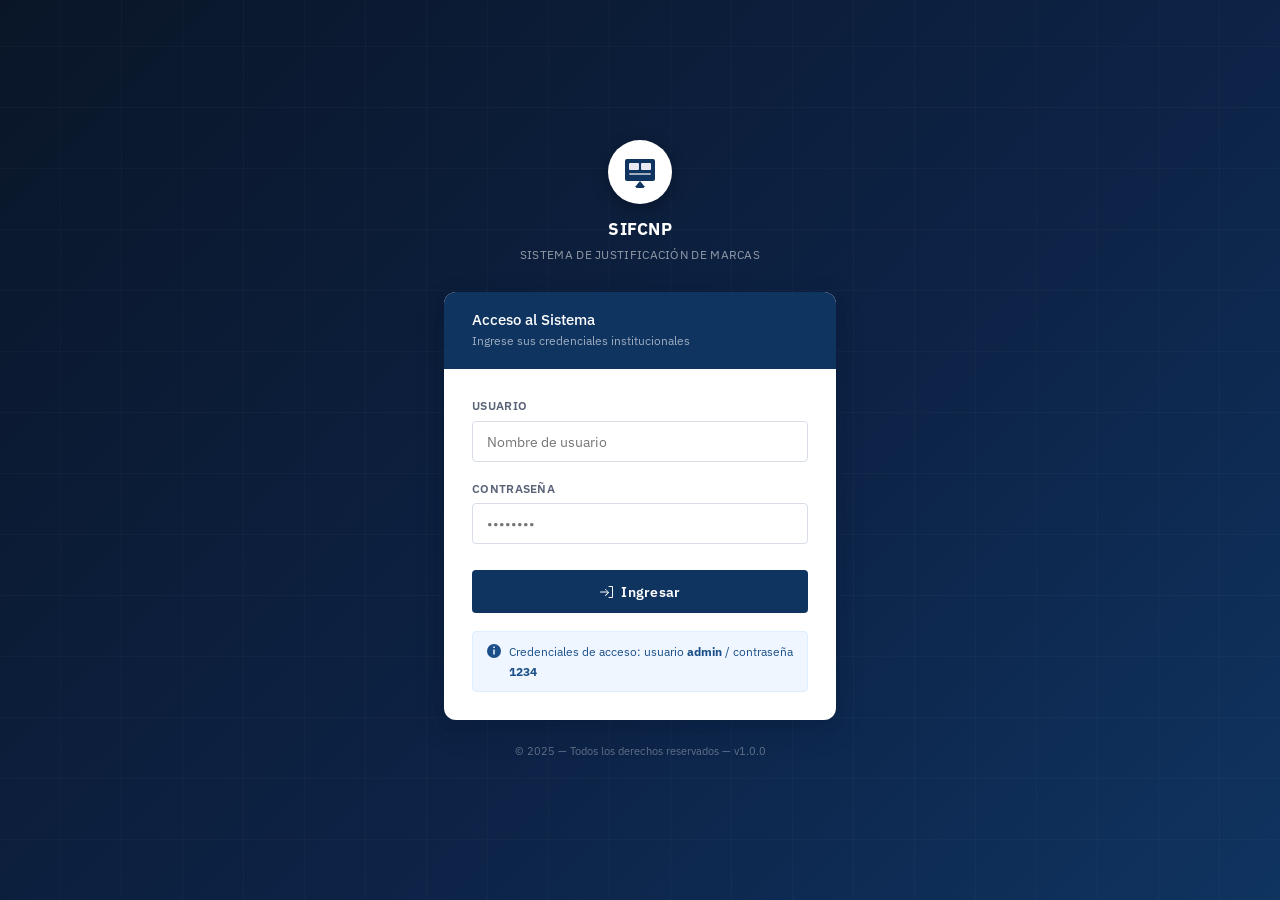
==== index.html @ ec2ac424 "Initial commit" ====
<!DOCTYPE html>
<html lang="es">
<head>
  <meta charset="UTF-8" />
  <meta name="viewport" content="width=device-width, initial-scale=1.0" />
  <title>SIFCNP — Iniciar Sesión</title>
  <link rel="stylesheet" href="style.css" />
  <style>
    /* ── Login-specific styles ────────────────────────── */
    body {
      min-height: 100vh;
      display: flex;
      align-items: center;
      justify-content: center;
      background: var(--blue-900);
      background-image:
        linear-gradient(135deg, var(--blue-900) 0%, var(--blue-800) 60%, var(--blue-700) 100%);
      position: relative;
      overflow: hidden;
    }

    /* Geometric background pattern */
    body::before {
      content: '';
      position: absolute;
      inset: 0;
      background-image:
        repeating-linear-gradient(
          0deg,
          transparent,
          transparent 60px,
          rgba(255,255,255,.025) 60px,
          rgba(255,255,255,.025) 61px
        ),
        repeating-linear-gradient(
          90deg,
          transparent,
          transparent 60px,
          rgba(255,255,255,.025) 60px,
          rgba(255,255,255,.025) 61px
        );
      pointer-events: none;
    }

    .login-wrapper {
      position: relative;
      z-index: 1;
      width: 100%;
      max-width: 440px;
      padding: 24px;
      animation: fadeUp .5s ease both;
    }

    @keyframes fadeUp {
      from { opacity: 0; transform: translateY(20px); }
      to   { opacity: 1; transform: translateY(0); }
    }

    /* Institutional header above card */
    .login-header {
      text-align: center;
      margin-bottom: 28px;
    }

    .login-header .coat-of-arms {
      width: 64px;
      height: 64px;
      margin: 0 auto 14px;
      background: var(--white);
      border-radius: 50%;
      display: flex;
      align-items: center;
      justify-content: center;
      box-shadow: 0 4px 16px rgba(0,0,0,.3);
    }

    .login-header .coat-of-arms svg {
      width: 38px; height: 38px;
    }

    .login-header h1 {
      color: var(--white);
      font-size: 1.15rem;
      font-weight: 700;
      letter-spacing: .5px;
    }

    .login-header p {
      color: rgba(255,255,255,.55);
      font-size: .8rem;
      margin-top: 4px;
      letter-spacing: .3px;
      text-transform: uppercase;
    }

    /* Card */
    .login-card {
      background: var(--white);
      border-radius: var(--radius-lg);
      box-shadow: var(--shadow-lg);
      overflow: hidden;
    }

    .login-card-top {
      background: var(--blue-700);
      padding: 18px 28px;
    }

    .login-card-top h2 {
      color: var(--white);
      font-size: 1rem;
      font-weight: 500;
    }

    .login-card-top p {
      color: rgba(255,255,255,.6);
      font-size: .82rem;
      margin-top: 2px;
    }

    .login-card-body {
      padding: 28px;
    }

    .login-card-body .form-group {
      margin-bottom: 18px;
    }

    .login-card-body label {
      font-size: .78rem;
      color: var(--grey-600);
    }

    .login-card-body input {
      font-size: .95rem;
      padding: 10px 14px;
    }

    .login-btn {
      width: 100%;
      justify-content: center;
      padding: 12px;
      font-size: .95rem;
      font-weight: 600;
      letter-spacing: .3px;
      background: var(--blue-700);
      margin-top: 8px;
    }
    .login-btn:hover { background: var(--blue-800); }

    .login-hint {
      margin-top: 18px;
      padding: 10px 14px;
      background: var(--blue-50);
      border: 1px solid var(--blue-100);
      border-radius: var(--radius-sm);
      font-size: .8rem;
      color: var(--blue-600);
      display: flex;
      align-items: flex-start;
      gap: 8px;
    }

    /* Footer */
    .login-footer {
      text-align: center;
      margin-top: 22px;
      color: rgba(255,255,255,.35);
      font-size: .75rem;
    }

    #loginError {
      display: none;
    }
  </style>
</head>
<body>

  <div class="login-wrapper">

    <!-- Institutional Header -->
    <div class="login-header">
      <div class="coat-of-arms">
        <svg viewBox="0 0 38 38" fill="none" xmlns="http://www.w3.org/2000/svg">
          <rect x="4" y="6" width="30" height="22" rx="2" fill="var(--blue-700)"/>
          <rect x="8" y="10" width="10" height="7" rx="1" fill="var(--white)" opacity=".9"/>
          <rect x="20" y="10" width="10" height="7" rx="1" fill="var(--white)" opacity=".9"/>
          <rect x="8" y="20" width="22" height="2" rx="1" fill="var(--white)" opacity=".6"/>
          <path d="M19 28 L14 34 L24 34 Z" fill="var(--blue-700)"/>
          <rect x="15" y="33" width="8" height="2" rx="1" fill="var(--blue-700)"/>
        </svg>
      </div>
      <h1>SIFCNP</h1>
      <p>Sistema de Justificación de Marcas</p>
    </div>

    <!-- Login Card -->
    <div class="login-card">
      <div class="login-card-top">
        <h2>Acceso al Sistema</h2>
        <p>Ingrese sus credenciales institucionales</p>
      </div>
      <div class="login-card-body">

        <!-- Error alert -->
        <div id="loginError" class="alert alert-error">
          <svg width="16" height="16" viewBox="0 0 16 16" fill="currentColor"><path d="M8 1a7 7 0 1 0 0 14A7 7 0 0 0 8 1zm0 11a1 1 0 1 1 0-2 1 1 0 0 1 0 2zm.75-4.25a.75.75 0 0 1-1.5 0v-3a.75.75 0 0 1 1.5 0v3z"/></svg>
          Credenciales incorrectas. Verifique e intente nuevamente.
        </div>

        <div class="form-group">
          <label for="username">Usuario</label>
          <input type="text" id="username" placeholder="Nombre de usuario" autocomplete="username" />
        </div>

        <div class="form-group">
          <label for="password">Contraseña</label>
          <input type="password" id="password" placeholder="••••••••" autocomplete="current-password" />
        </div>

        <button class="btn btn-primary login-btn" onclick="handleLogin()">
          <svg width="16" height="16" viewBox="0 0 16 16" fill="currentColor"><path d="M10 2h3a1 1 0 0 1 1 1v10a1 1 0 0 1-1 1h-3a.5.5 0 0 1 0-1h3V3h-3a.5.5 0 0 1 0-1zM6.146 5.146a.5.5 0 0 1 .708 0l3 3a.5.5 0 0 1 0 .708l-3 3a.5.5 0 0 1-.708-.708L8.793 8.5H1.5a.5.5 0 0 1 0-1h7.293L6.146 5.854a.5.5 0 0 1 0-.708z"/></svg>
          Ingresar
        </button>

        <div class="login-hint">
          <svg width="14" height="14" viewBox="0 0 14 14" fill="currentColor" style="flex-shrink:0;margin-top:2px"><path d="M7 0a7 7 0 1 0 0 14A7 7 0 0 0 7 0zm.75 10.5h-1.5v-5h1.5v5zm0-6.5h-1.5V2.5h1.5V4z"/></svg>
          <span>Credenciales de acceso: usuario <strong>admin</strong> / contraseña <strong>1234</strong></span>
        </div>

      </div>
    </div>

    <div class="login-footer">
      &copy; 2025 &mdash; Todos los derechos reservados &mdash; v1.0.0
    </div>

  </div>

  <script>
    /* ── Credenciales quemadas ── */
    const CREDENTIALS = { username: 'admin', password: '1234' };

    function handleLogin() {
      const username = document.getElementById('username').value.trim();
      const password = document.getElementById('password').value;
      const errorDiv = document.getElementById('loginError');

      if (username === CREDENTIALS.username && password === CREDENTIALS.password) {
        sessionStorage.setItem('sjm_auth', 'true');
        sessionStorage.setItem('sjm_user', username);
        window.location.href = 'dashboard.html';
      } else {
        errorDiv.style.display = 'flex';
        const loginCard = document.querySelector('.login-card');
        if (loginCard) {
          loginCard.style.animation = 'none';
          void loginCard.offsetWidth; // reflow para reiniciar animación
          loginCard.style.animation = 'shake .35s ease';
        }
      }
    }

    document.addEventListener('keydown', function(e) {
      if (e.key === 'Enter') handleLogin();
    });

    /* Animación shake */
    const style = document.createElement('style');
    style.textContent = `@keyframes shake {
      0%,100% { transform: translateX(0); }
      20%,60%  { transform: translateX(-8px); }
      40%,80%  { transform: translateX(8px); }
    }`;
    document.head.appendChild(style);
  </script>
</body>
</html>
---- style.css ----
/* ============================================================
   SISTEMA DE JUSTIFICACIÓN DE MARCAS — Estilos Globales
   Tema: Institucional / Formal
   ============================================================ */

@import url('https://fonts.googleapis.com/css2?family=IBM+Plex+Sans:wght@300;400;500;600;700&family=IBM+Plex+Mono:wght@400;500&display=swap');

/* ── Variables ───────────────────────────────────────────── */
:root {
  --blue-900: #0a1628;
  --blue-800: #0d2347;
  --blue-700: #0f3460;
  --blue-600: #1a4f8a;
  --blue-500: #2264b0;
  --blue-400: #3a80cc;
  --blue-300: #5fa3e0;
  --blue-100: #ddeeff;
  --blue-50:  #f0f6ff;

  --grey-900: #1a1d23;
  --grey-800: #2c3240;
  --grey-700: #3f4556;
  --grey-600: #5a6378;
  --grey-400: #8a95a8;
  --grey-300: #b5bece;
  --grey-200: #d8dde6;
  --grey-100: #eceff4;
  --grey-50:  #f7f9fc;

  --white:    #ffffff;
  --accent:   #e8a020;
  --success:  #1e7e4a;
  --success-bg: #e8f5ee;
  --danger:   #c0392b;
  --danger-bg: #fdf0ee;
  --warning:  #b8860b;
  --warning-bg: #fef9e7;
  --info:     #1a6fa0;
  --info-bg:  #e8f4fd;

  --font-main: 'IBM Plex Sans', sans-serif;
  --font-mono: 'IBM Plex Mono', monospace;

  --shadow-sm:  0 1px 3px rgba(10,22,40,.10), 0 1px 2px rgba(10,22,40,.06);
  --shadow-md:  0 4px 12px rgba(10,22,40,.12), 0 2px 6px rgba(10,22,40,.08);
  --shadow-lg:  0 10px 30px rgba(10,22,40,.15), 0 4px 12px rgba(10,22,40,.10);
  --radius-sm: 4px;
  --radius-md: 8px;
  --radius-lg: 12px;
  --transition: 180ms ease;
}

/* ── Reset / Base ────────────────────────────────────────── */
*, *::before, *::after { box-sizing: border-box; margin: 0; padding: 0; }

html { font-size: 15px; scroll-behavior: smooth; }

body {
  font-family: var(--font-main);
  background: var(--grey-50);
  color: var(--grey-900);
  line-height: 1.6;
  -webkit-font-smoothing: antialiased;
}

/* ── Typography ──────────────────────────────────────────── */
h1, h2, h3, h4 { font-weight: 600; line-height: 1.3; color: var(--blue-800); }
h1 { font-size: 1.75rem; }
h2 { font-size: 1.35rem; }
h3 { font-size: 1.1rem; }
h4 { font-size: .95rem; }

p { color: var(--grey-700); }

a { color: var(--blue-500); text-decoration: none; }
a:hover { color: var(--blue-400); text-decoration: underline; }

/* ── Buttons ─────────────────────────────────────────────── */
.btn {
  display: inline-flex;
  align-items: center;
  gap: 6px;
  padding: 8px 20px;
  font-family: var(--font-main);
  font-size: .875rem;
  font-weight: 500;
  border: none;
  border-radius: var(--radius-sm);
  cursor: pointer;
  transition: background var(--transition), box-shadow var(--transition), transform var(--transition);
  white-space: nowrap;
}
.btn:active { transform: translateY(1px); }

.btn-primary {
  background: var(--blue-600);
  color: var(--white);
}
.btn-primary:hover { background: var(--blue-700); box-shadow: var(--shadow-sm); }

.btn-success {
  background: var(--success);
  color: var(--white);
}
.btn-success:hover { background: #166038; box-shadow: var(--shadow-sm); }

.btn-danger {
  background: var(--danger);
  color: var(--white);
}
.btn-danger:hover { background: #a93226; box-shadow: var(--shadow-sm); }

.btn-secondary {
  background: var(--grey-100);
  color: var(--grey-800);
  border: 1px solid var(--grey-200);
}
.btn-secondary:hover { background: var(--grey-200); }

.btn-outline {
  background: transparent;
  color: var(--blue-600);
  border: 1.5px solid var(--blue-400);
}
.btn-outline:hover { background: var(--blue-50); }

.btn-sm { padding: 5px 12px; font-size: .8rem; }

/* ── Form Elements ───────────────────────────────────────── */
.form-group {
  display: flex;
  flex-direction: column;
  gap: 5px;
  margin-bottom: 16px;
}

label {
  font-size: .82rem;
  font-weight: 600;
  color: var(--grey-700);
  letter-spacing: .3px;
  text-transform: uppercase;
}

input[type="text"],
input[type="password"],
input[type="date"],
select,
textarea {
  width: 100%;
  padding: 9px 12px;
  font-family: var(--font-main);
  font-size: .9rem;
  color: var(--grey-900);
  background: var(--white);
  border: 1.5px solid var(--grey-200);
  border-radius: var(--radius-sm);
  outline: none;
  transition: border-color var(--transition), box-shadow var(--transition);
}

input:focus, select:focus, textarea:focus {
  border-color: var(--blue-400);
  box-shadow: 0 0 0 3px rgba(34,100,176,.12);
}

textarea { resize: vertical; min-height: 80px; }

select { appearance: none; background-image: url("data:image/svg+xml,%3Csvg xmlns='http://www.w3.org/2000/svg' width='12' height='8' viewBox='0 0 12 8'%3E%3Cpath d='M1 1l5 5 5-5' stroke='%235a6378' stroke-width='1.5' fill='none' stroke-linecap='round'/%3E%3C/svg%3E"); background-repeat: no-repeat; background-position: right 12px center; padding-right: 36px; }

/* ── Tables ──────────────────────────────────────────────── */
.table-wrapper {
  overflow-x: auto;
  border-radius: var(--radius-md);
  border: 1px solid var(--grey-200);
  background: var(--white);
}

table {
  width: 100%;
  border-collapse: collapse;
  font-size: .875rem;
}

thead {
  background: var(--blue-800);
  color: var(--white);
}

thead th {
  padding: 11px 14px;
  text-align: left;
  font-weight: 600;
  font-size: .78rem;
  letter-spacing: .5px;
  text-transform: uppercase;
  white-space: nowrap;
}

tbody tr {
  border-bottom: 1px solid var(--grey-100);
  transition: background var(--transition);
}
tbody tr:last-child { border-bottom: none; }
tbody tr:hover { background: var(--blue-50); }

tbody td {
  padding: 10px 14px;
  color: var(--grey-800);
  vertical-align: middle;
}

/* ── Badges / Status ─────────────────────────────────────── */
.badge {
  display: inline-block;
  padding: 3px 9px;
  border-radius: 20px;
  font-size: .75rem;
  font-weight: 600;
  letter-spacing: .3px;
}
.badge-pending  { background: var(--warning-bg); color: var(--warning); }
.badge-approved { background: var(--success-bg); color: var(--success); }
.badge-rejected { background: var(--danger-bg);  color: var(--danger); }
.badge-review   { background: var(--info-bg);    color: var(--info); }

/* ── Cards ───────────────────────────────────────────────── */
.card {
  background: var(--white);
  border: 1px solid var(--grey-200);
  border-radius: var(--radius-md);
  box-shadow: var(--shadow-sm);
}
.card-header {
  padding: 14px 20px;
  border-bottom: 1px solid var(--grey-100);
  display: flex;
  align-items: center;
  justify-content: space-between;
}
.card-body { padding: 20px; }

/* ── Filter Bar ──────────────────────────────────────────── */
.filter-bar {
  display: flex;
  flex-wrap: wrap;
  gap: 12px;
  align-items: flex-end;
  padding: 16px 20px;
  background: var(--grey-50);
  border: 1px solid var(--grey-200);
  border-radius: var(--radius-md);
  margin-bottom: 18px;
}
.filter-bar .form-group { margin-bottom: 0; flex: 1; min-width: 160px; }
.filter-bar .btn { align-self: flex-end; }

/* ── Alert / Notice ──────────────────────────────────────── */
.alert {
  padding: 10px 16px;
  border-radius: var(--radius-sm);
  font-size: .875rem;
  margin-bottom: 16px;
  display: flex;
  align-items: center;
  gap: 8px;
}
.alert-error { background: var(--danger-bg); color: var(--danger); border-left: 3px solid var(--danger); }
.alert-success { background: var(--success-bg); color: var(--success); border-left: 3px solid var(--success); }

/* ── Utilities ───────────────────────────────────────────── */
.flex { display: flex; }
.items-center { align-items: center; }
.justify-between { justify-content: space-between; }
.gap-8 { gap: 8px; }
.gap-12 { gap: 12px; }
.mt-16 { margin-top: 16px; }
.mt-20 { margin-top: 20px; }
.mb-16 { margin-bottom: 16px; }
.text-sm { font-size: .85rem; }
.text-muted { color: var(--grey-400); }
.text-mono { font-family: var(--font-mono); }
.hidden { display: none !important; }

/* ── Responsive ──────────────────────────────────────────── */
@media (max-width: 768px) {
  .filter-bar { flex-direction: column; }
  .filter-bar .form-group { min-width: 100%; }
}
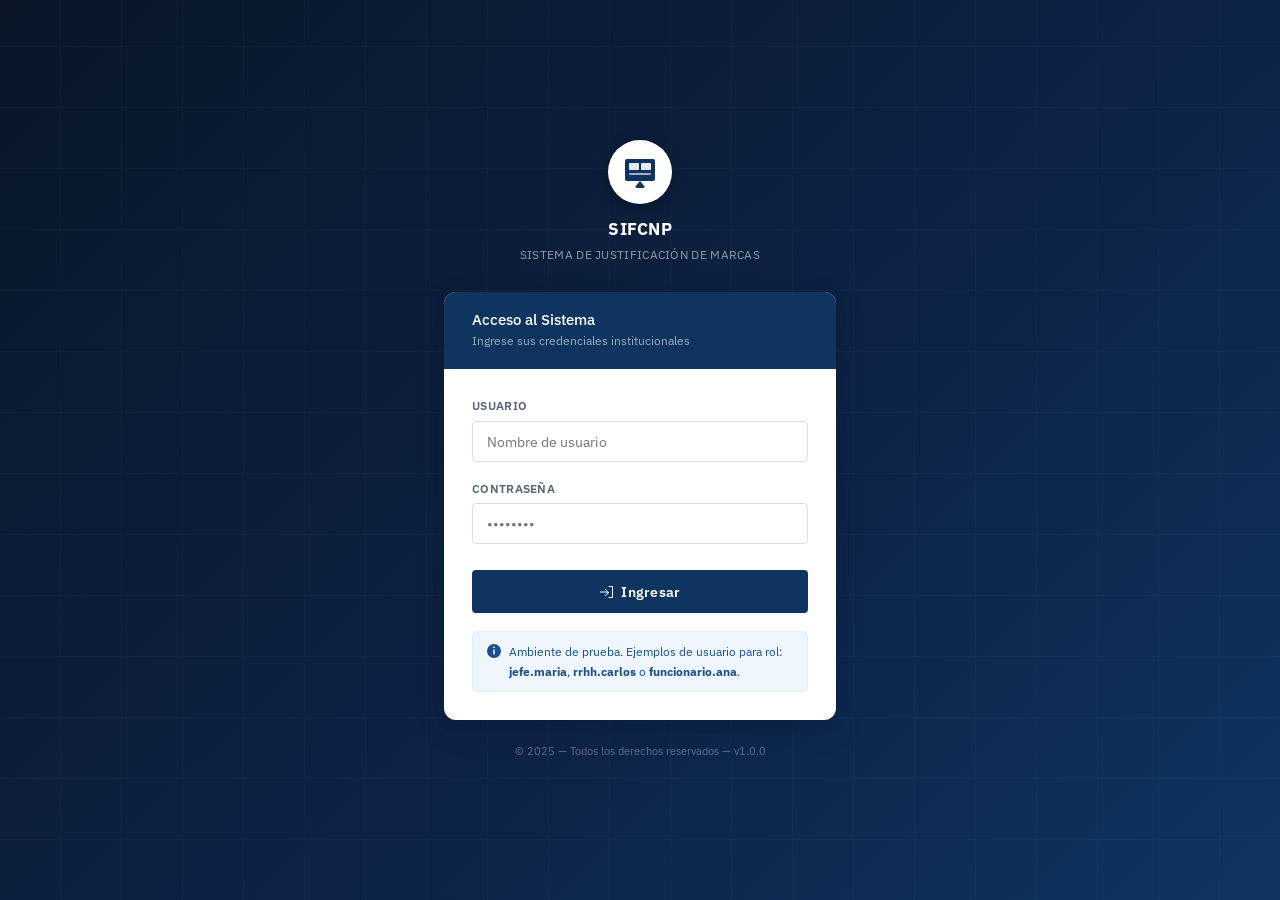
==== commit 331a7444: "Implement Backend API MVP for Justification Management and Frontend Integration - Added Backend API " ====
--- a/index.html
+++ b/index.html
@@ -225,7 +225,7 @@
 
         <div class="login-hint">
           <svg width="14" height="14" viewBox="0 0 14 14" fill="currentColor" style="flex-shrink:0;margin-top:2px"><path d="M7 0a7 7 0 1 0 0 14A7 7 0 0 0 7 0zm.75 10.5h-1.5v-5h1.5v5zm0-6.5h-1.5V2.5h1.5V4z"/></svg>
-          <span>Credenciales de acceso: usuario <strong>admin</strong> / contraseña <strong>1234</strong></span>
+          <span>Ambiente de prueba. Ejemplos de usuario para rol: <strong>jefe.maria</strong>, <strong>rrhh.carlos</strong> o <strong>funcionario.ana</strong>.</span>
         </div>
 
       </div>
@@ -237,42 +237,6 @@
 
   </div>
 
-  <script>
-    /* ── Credenciales quemadas ── */
-    const CREDENTIALS = { username: 'admin', password: '1234' };
-
-    function handleLogin() {
-      const username = document.getElementById('username').value.trim();
-      const password = document.getElementById('password').value;
-      const errorDiv = document.getElementById('loginError');
-
-      if (username === CREDENTIALS.username && password === CREDENTIALS.password) {
-        sessionStorage.setItem('sjm_auth', 'true');
-        sessionStorage.setItem('sjm_user', username);
-        window.location.href = 'dashboard.html';
-      } else {
-        errorDiv.style.display = 'flex';
-        const loginCard = document.querySelector('.login-card');
-        if (loginCard) {
-          loginCard.style.animation = 'none';
-          void loginCard.offsetWidth; // reflow para reiniciar animación
-          loginCard.style.animation = 'shake .35s ease';
-        }
-      }
-    }
-
-    document.addEventListener('keydown', function(e) {
-      if (e.key === 'Enter') handleLogin();
-    });
-
-    /* Animación shake */
-    const style = document.createElement('style');
-    style.textContent = `@keyframes shake {
-      0%,100% { transform: translateX(0); }
-      20%,60%  { transform: translateX(-8px); }
-      40%,80%  { transform: translateX(8px); }
-    }`;
-    document.head.appendChild(style);
-  </script>
+  <script src="app.js"></script>
 </body>
 </html>
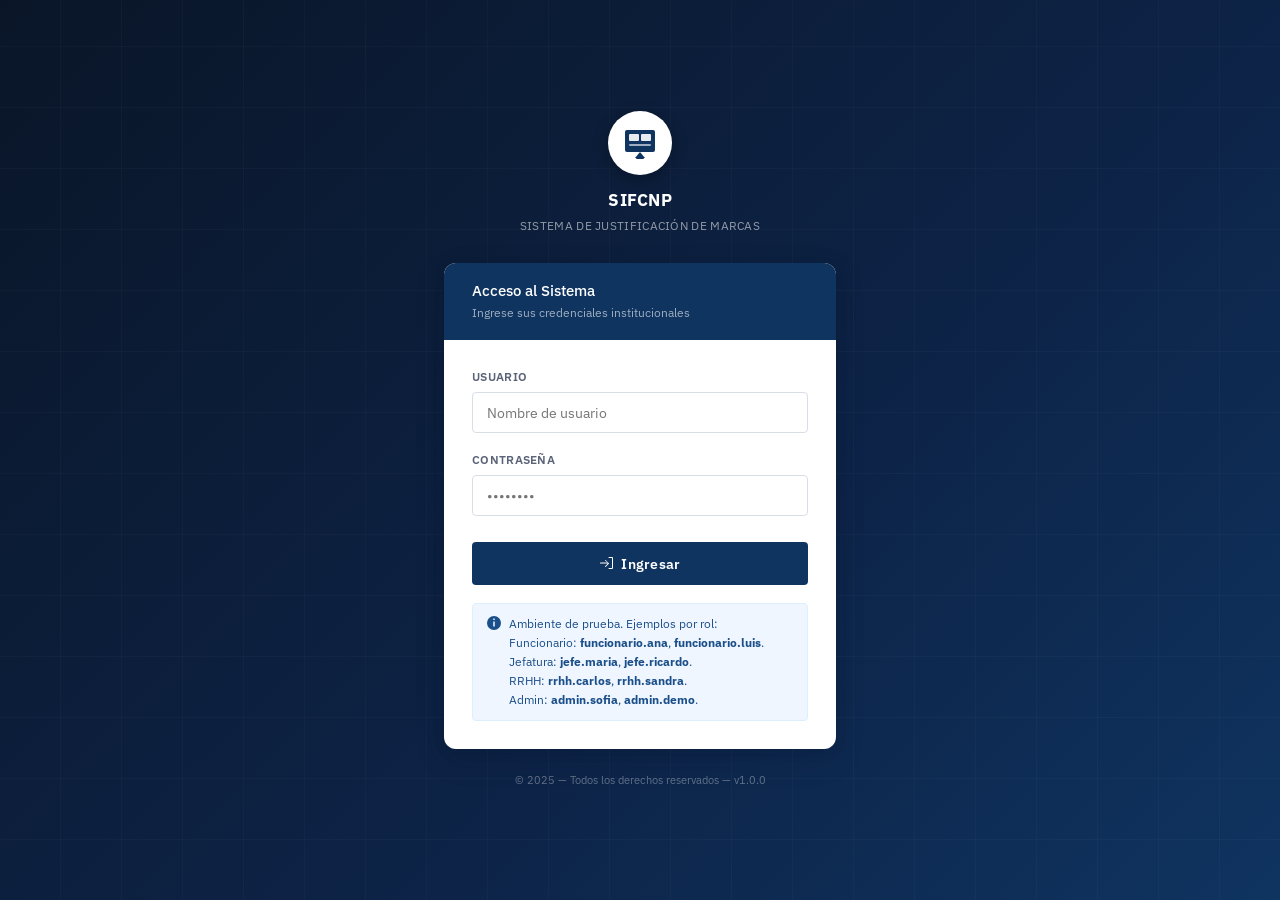
==== commit ea8b2c61: "feat: Update user examples in login hint and enhance admin monitoring API - Revised user examples in" ====
--- a/index.html
+++ b/index.html
@@ -225,7 +225,13 @@
 
         <div class="login-hint">
           <svg width="14" height="14" viewBox="0 0 14 14" fill="currentColor" style="flex-shrink:0;margin-top:2px"><path d="M7 0a7 7 0 1 0 0 14A7 7 0 0 0 7 0zm.75 10.5h-1.5v-5h1.5v5zm0-6.5h-1.5V2.5h1.5V4z"/></svg>
-          <span>Ambiente de prueba. Ejemplos de usuario para rol: <strong>jefe.maria</strong>, <strong>rrhh.carlos</strong> o <strong>funcionario.ana</strong>.</span>
+          <span>
+            Ambiente de prueba. Ejemplos por rol:<br>
+            Funcionario: <strong>funcionario.ana</strong>, <strong>funcionario.luis</strong>.<br>
+            Jefatura: <strong>jefe.maria</strong>, <strong>jefe.ricardo</strong>.<br>
+            RRHH: <strong>rrhh.carlos</strong>, <strong>rrhh.sandra</strong>.<br>
+            Admin: <strong>admin.sofia</strong>, <strong>admin.demo</strong>.
+          </span>
         </div>
 
       </div>
--- a/style.css
+++ b/style.css
@@ -267,6 +267,131 @@
 }
 .alert-error { background: var(--danger-bg); color: var(--danger); border-left: 3px solid var(--danger); }
 .alert-success { background: var(--success-bg); color: var(--success); border-left: 3px solid var(--success); }
+.alert-warning { background: var(--warning-bg); color: var(--warning); border-left: 3px solid var(--warning); }
+.alert-info    { background: var(--info-bg);    color: var(--info);    border-left: 3px solid var(--info);    }
+
+/* ── Toast / Notificaciones no invasivas ─────────────────── */
+#toast-container {
+  position: fixed;
+  top: 20px;
+  right: 20px;
+  z-index: 9999;
+  display: flex;
+  flex-direction: column;
+  gap: 10px;
+  pointer-events: none;
+  max-width: 380px;
+  width: calc(100vw - 40px);
+}
+
+.toast {
+  display: flex;
+  align-items: flex-start;
+  gap: 10px;
+  padding: 12px 16px;
+  border-radius: var(--radius-md);
+  box-shadow: var(--shadow-lg);
+  font-family: var(--font-main);
+  font-size: .875rem;
+  line-height: 1.45;
+  pointer-events: all;
+  opacity: 0;
+  transform: translateX(24px);
+  animation: toast-in 220ms var(--transition) forwards;
+  position: relative;
+  border-left: 4px solid transparent;
+}
+
+.toast.toast-exit {
+  animation: toast-out 200ms ease forwards;
+}
+
+.toast-success {
+  background: var(--white);
+  border-left-color: var(--success);
+  color: var(--grey-900);
+}
+.toast-success .toast-icon { color: var(--success); }
+
+.toast-error {
+  background: var(--white);
+  border-left-color: var(--danger);
+  color: var(--grey-900);
+}
+.toast-error .toast-icon { color: var(--danger); }
+
+.toast-warning {
+  background: var(--white);
+  border-left-color: var(--warning);
+  color: var(--grey-900);
+}
+.toast-warning .toast-icon { color: var(--warning); }
+
+.toast-info {
+  background: var(--white);
+  border-left-color: var(--info);
+  color: var(--grey-900);
+}
+.toast-info .toast-icon { color: var(--info); }
+
+.toast-icon {
+  flex-shrink: 0;
+  margin-top: 1px;
+}
+
+.toast-body { flex: 1; }
+.toast-title {
+  font-weight: 600;
+  font-size: .875rem;
+  margin-bottom: 2px;
+  color: var(--grey-900);
+}
+.toast-msg {
+  font-size: .825rem;
+  color: var(--grey-700);
+}
+.toast-corr {
+  font-family: var(--font-mono);
+  font-size: .72rem;
+  color: var(--grey-400);
+  margin-top: 4px;
+}
+
+.toast-close {
+  background: none;
+  border: none;
+  cursor: pointer;
+  color: var(--grey-400);
+  padding: 0;
+  line-height: 1;
+  flex-shrink: 0;
+  margin-top: 1px;
+  transition: color var(--transition);
+}
+.toast-close:hover { color: var(--grey-700); }
+
+.toast-progress {
+  position: absolute;
+  bottom: 0;
+  left: 0;
+  height: 3px;
+  border-radius: 0 0 var(--radius-md) var(--radius-md);
+  background: currentColor;
+  opacity: .25;
+  transform-origin: left;
+  animation: toast-progress linear forwards;
+}
+
+@keyframes toast-in {
+  to { opacity: 1; transform: translateX(0); }
+}
+@keyframes toast-out {
+  to { opacity: 0; transform: translateX(24px); }
+}
+@keyframes toast-progress {
+  from { transform: scaleX(1); }
+  to   { transform: scaleX(0); }
+}
 
 /* ── Utilities ───────────────────────────────────────────── */
 .flex { display: flex; }
@@ -287,3 +412,333 @@
   .filter-bar { flex-direction: column; }
   .filter-bar .form-group { min-width: 100%; }
 }
+
+/* ── Session Warning Modal ───────────────────────────────── */
+.session-warning-modal {
+  position: fixed;
+  top: 0;
+  left: 0;
+  right: 0;
+  bottom: 0;
+  z-index: 1000;
+  display: none;
+  align-items: center;
+  justify-content: center;
+  font-family: var(--font-main);
+}
+
+.session-warning-modal.active {
+  display: flex;
+}
+
+.session-warning-overlay {
+  position: absolute;
+  top: 0;
+  left: 0;
+  right: 0;
+  bottom: 0;
+  background: rgba(0, 0, 0, 0.5);
+  animation: fadeIn 300ms ease forwards;
+}
+
+.session-warning-content {
+  position: relative;
+  z-index: 1001;
+  background: var(--white);
+  border-radius: var(--radius-lg);
+  box-shadow: var(--shadow-lg);
+  max-width: 420px;
+  width: 90%;
+  animation: slideUp 300ms ease forwards;
+}
+
+@keyframes fadeIn {
+  from { opacity: 0; }
+  to { opacity: 1; }
+}
+
+@keyframes slideUp {
+  from {
+    opacity: 0;
+    transform: translateY(20px);
+  }
+  to {
+    opacity: 1;
+    transform: translateY(0);
+  }
+}
+
+.session-warning-header {
+  padding: 24px 24px 16px;
+  border-bottom: 1px solid var(--grey-200);
+}
+
+.session-warning-header h2 {
+  font-size: 1.25rem;
+  font-weight: 600;
+  color: var(--blue-800);
+  margin: 0 0 4px;
+}
+
+.session-warning-header p {
+  font-size: 0.875rem;
+  color: var(--grey-600);
+  margin: 0;
+}
+
+.session-warning-body {
+  padding: 24px;
+}
+
+.session-warning-timer {
+  text-align: center;
+}
+
+.session-warning-timer-display {
+  display: flex;
+  align-items: baseline;
+  justify-content: center;
+  gap: 10px;
+  margin-bottom: 16px;
+}
+
+#session-warning-countdown {
+  font-size: 3rem;
+  font-weight: 700;
+  font-family: var(--font-mono);
+  color: var(--warning);
+  line-height: 1;
+}
+
+.session-warning-timer-label {
+  font-size: 0.875rem;
+  color: var(--grey-600);
+  text-transform: uppercase;
+  letter-spacing: 0.5px;
+}
+
+.session-warning-message {
+  font-size: 0.875rem;
+  color: var(--grey-700);
+  line-height: 1.5;
+  margin: 0;
+}
+
+.session-warning-buttons {
+  display: flex;
+  gap: 10px;
+  padding: 16px 24px 24px;
+  border-top: 1px solid var(--grey-200);
+}
+
+.session-warning-buttons .btn {
+  flex: 1;
+  justify-content: center;
+  padding: 10px 14px;
+  font-size: 0.875rem;
+}
+
+.session-warning-btn-stay {
+  background: var(--blue-600);
+  color: var(--white);
+}
+
+.session-warning-btn-stay:hover {
+  background: var(--blue-700);
+  box-shadow: var(--shadow-sm);
+}
+
+.session-warning-btn-logout {
+  background: var(--grey-100);
+  color: var(--grey-800);
+  border: 1px solid var(--grey-200);
+}
+
+.session-warning-btn-logout:hover {
+  background: var(--grey-200);
+}
+
+/* ===== ADMIN PANEL REDISEÑADO ===== */
+.admin-tabs-nav {
+  display: flex;
+  gap: 4px;
+  background: var(--grey-50, #f5f5f5);
+  padding: 6px;
+  border-radius: 10px;
+  margin-bottom: 20px;
+}
+.admin-tab-btn {
+  flex: 1;
+  padding: 8px 12px;
+  border: none;
+  background: transparent;
+  border-radius: 7px;
+  cursor: pointer;
+  font-size: 0.875rem;
+  color: var(--grey-600, #666);
+  transition: background 0.2s, color 0.2s;
+  font-family: var(--font-main, sans-serif);
+}
+.admin-tab-btn.active {
+  background: var(--blue-600, #1a73e8);
+  color: var(--white, #fff);
+  font-weight: 600;
+}
+.admin-tab-btn:hover:not(.active) {
+  background: var(--grey-100, #e8e8e8);
+}
+.admin-sub-panel {
+  animation: fadeIn 0.15s ease;
+}
+.admin-search-bar {
+  display: flex;
+  gap: 8px;
+  margin-bottom: 16px;
+  align-items: center;
+  flex-wrap: wrap;
+}
+.admin-search-input {
+  flex: 1;
+  min-width: 200px;
+  padding: 8px 12px;
+  border: 1px solid var(--grey-200, #ddd);
+  border-radius: 6px;
+  font-size: 0.9rem;
+  background: var(--white, #fff);
+  color: var(--grey-800, #333);
+  font-family: var(--font-main, sans-serif);
+}
+.admin-results-area {
+  min-height: 60px;
+  overflow-x: auto;
+}
+.admin-empty-hint {
+  color: var(--grey-500, #888);
+  font-size: 0.9rem;
+  text-align: center;
+  padding: 24px 0;
+}
+.admin-loading {
+  color: var(--grey-500, #888);
+  font-size: 0.9rem;
+  text-align: center;
+  padding: 24px 0;
+}
+.admin-error {
+  color: var(--danger, #d32f2f);
+  font-size: 0.9rem;
+  text-align: center;
+  padding: 16px 0;
+}
+.admin-table {
+  width: 100%;
+  border-collapse: collapse;
+  font-size: 0.875rem;
+}
+.admin-table th {
+  text-align: left;
+  padding: 8px 12px;
+  background: var(--grey-50, #f5f5f5);
+  font-weight: 600;
+  color: var(--grey-600, #666);
+  border-bottom: 2px solid var(--grey-100, #eee);
+}
+.admin-table td {
+  padding: 8px 12px;
+  border-bottom: 1px solid var(--grey-100, #eee);
+  color: var(--grey-800, #333);
+  vertical-align: middle;
+}
+.admin-table tr:hover td {
+  background: var(--blue-50, #f0f4ff);
+}
+.admin-badge {
+  padding: 2px 8px;
+  border-radius: 12px;
+  font-size: 0.75rem;
+  font-weight: 600;
+  background: var(--grey-100, #eee);
+  color: var(--grey-600, #555);
+}
+.admin-badge.active {
+  background: #e8f5e9;
+  color: #2e7d32;
+}
+.admin-badge.inactive {
+  background: #ffebee;
+  color: #c62828;
+}
+.btn-sm {
+  padding: 4px 10px;
+  font-size: 0.8rem;
+  border-radius: 5px;
+  border: 1px solid var(--grey-200, #ddd);
+  background: var(--white, #fff);
+  cursor: pointer;
+  transition: background 0.15s;
+  font-family: var(--font-main, sans-serif);
+}
+.btn-sm:hover {
+  background: var(--grey-50, #f0f0f0);
+}
+.btn-sm.btn-danger {
+  border-color: #ffcdd2;
+  color: #c62828;
+}
+.btn-sm.btn-danger:hover {
+  background: #ffebee;
+}
+.admin-pagination {
+  display: flex;
+  align-items: center;
+  justify-content: center;
+  gap: 12px;
+  margin-top: 12px;
+  font-size: 0.875rem;
+  color: var(--grey-600, #666);
+}
+.admin-edit-drawer {
+  margin-top: 16px;
+  border: 1px solid var(--grey-200, #ddd);
+  border-radius: 10px;
+  background: var(--grey-50, #fafafa);
+  overflow: hidden;
+}
+.admin-drawer-inner {
+  padding: 20px;
+  display: flex;
+  flex-direction: column;
+  gap: 12px;
+}
+.admin-drawer-inner h4 {
+  margin: 0 0 4px 0;
+  font-size: 1rem;
+  color: var(--grey-800, #333);
+}
+.admin-drawer-inner label {
+  display: flex;
+  flex-direction: column;
+  gap: 4px;
+  font-size: 0.85rem;
+  color: var(--grey-600, #666);
+  font-weight: 500;
+}
+.admin-input {
+  padding: 8px 10px;
+  border: 1px solid var(--grey-200, #ddd);
+  border-radius: 6px;
+  font-size: 0.9rem;
+  background: var(--white, #fff);
+  color: var(--grey-800, #333);
+  margin-top: 2px;
+  font-family: var(--font-main, sans-serif);
+}
+.admin-drawer-actions {
+  display: flex;
+  gap: 8px;
+  margin-top: 4px;
+}
+@keyframes fadeIn {
+  from { opacity: 0; transform: translateY(4px); }
+  to   { opacity: 1; transform: translateY(0); }
+}
